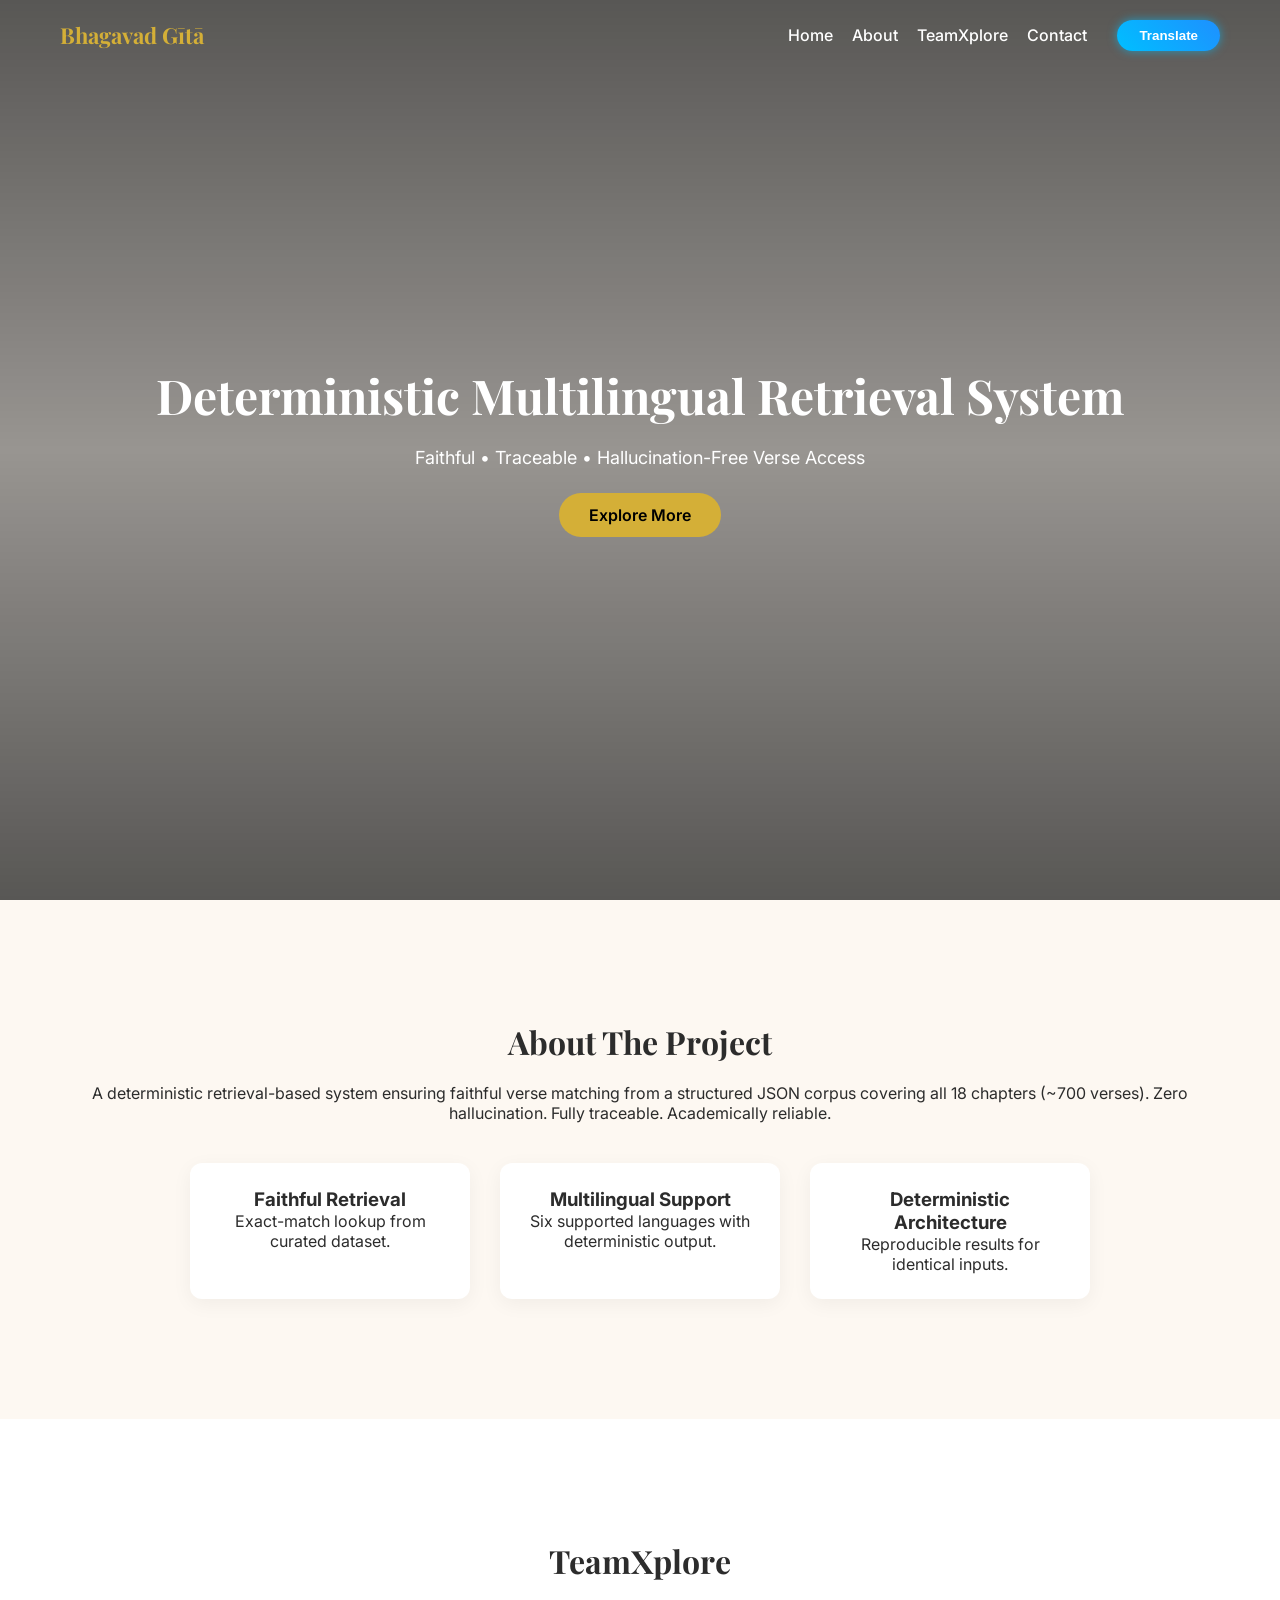
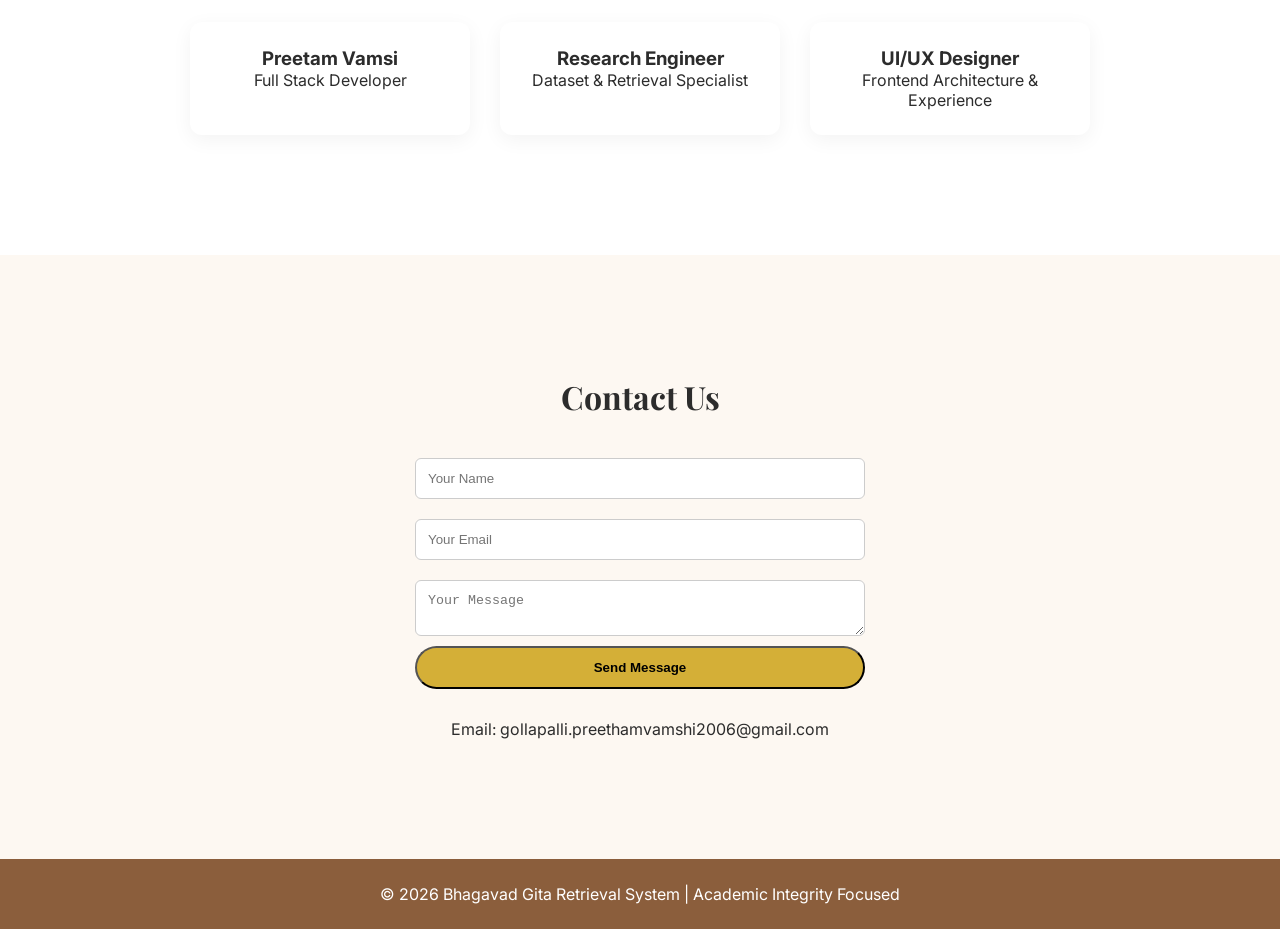
==== DASHBOARD/index.html @ d9be3c1a "frontend changes" ====
<!DOCTYPE html>
<html lang="en">
<head>
  <meta charset="UTF-8">
  <title>Bhagavad Gita Retrieval System</title>
  <meta name="viewport" content="width=device-width, initial-scale=1.0">

  <!-- Fonts -->
  <link href="https://fonts.googleapis.com/css2?family=Playfair+Display:wght@600;700&family=Inter:wght@300;400;500;600&display=swap" rel="stylesheet">

  <link rel="stylesheet" href="style.css">
</head>
<body>

<!-- ================= NAVBAR ================= -->
<header class="navbar">
  <div class="container nav-content">

    <div class="logo">Bhagavad Gītā</div>

    <div class="right-section">

      <nav>
        <a href="#home">Home</a>
        <a href="#about">About</a>
        <a href="#team">TeamXplore</a>
        <a href="#contact">Contact</a>
      </nav>

      <button class="glow-btn">Translate</button>

    </div>
  </div>
</header>


<!-- ================= HERO ================= -->
<section id="home" class="hero">

  <video autoplay muted loop playsinline class="hero-video">
    <source src="hero.mp4" type="video/mp4">
  </video>

  <div class="hero-overlay">
    <h1>Deterministic Multilingual Retrieval System</h1>
    <p>Faithful • Traceable • Hallucination-Free Verse Access</p>
    <a href="#about" class="btn">Explore More</a>
  </div>

</section>


<!-- ================= ABOUT ================= -->
<section id="about" class="section">
  <div class="container">
    <h2>About The Project</h2>
    <p>
      A deterministic retrieval-based system ensuring faithful verse matching
      from a structured JSON corpus covering all 18 chapters (~700 verses).
      Zero hallucination. Fully traceable. Academically reliable.
    </p>

    <div class="features">
      <div class="card">
        <h3>Faithful Retrieval</h3>
        <p>Exact-match lookup from curated dataset.</p>
      </div>

      <div class="card">
        <h3>Multilingual Support</h3>
        <p>Six supported languages with deterministic output.</p>
      </div>

      <div class="card">
        <h3>Deterministic Architecture</h3>
        <p>Reproducible results for identical inputs.</p>
      </div>
    </div>
  </div>
</section>


<!-- ================= TEAM ================= -->
<section id="team" class="section alt">
  <div class="container">
    <h2>TeamXplore</h2>

    <div class="team-grid">
      <div class="team-card">
        <h3>Preetam Vamsi</h3>
        <p>Full Stack Developer</p>
      </div>

      <div class="team-card">
        <h3>Research Engineer</h3>
        <p>Dataset & Retrieval Specialist</p>
      </div>

      <div class="team-card">
        <h3>UI/UX Designer</h3>
        <p>Frontend Architecture & Experience</p>
      </div>
    </div>
  </div>
</section>


<!-- ================= CONTACT ================= -->
<section id="contact" class="section">
  <div class="container">
    <h2>Contact Us</h2>

    <form action="https://formsubmit.co/gollapalli.preethamvamshi2006@gmail.com" method="POST" class="contact-form">

  <input type="text" name="name" placeholder="Your Name" required>
  <input type="email" name="email" placeholder="Your Email" required>
  <textarea name="message" placeholder="Your Message" required></textarea>

  <!-- Prevent Spam -->
  <input type="hidden" name="_captcha" value="false">

  <button type="submit" class="btn">Send Message</button>

</form>


    <p class="contact-email">
      Email: gollapalli.preethamvamshi2006@gmail.com
    </p>
  </div>
</section>


<footer class="footer">
  <p>© 2026 Bhagavad Gita Retrieval System | Academic Integrity Focused</p>
</footer>


<script>
window.addEventListener("scroll", function() {
  const nav = document.querySelector(".navbar");
  if (window.scrollY > 50) {
    nav.classList.add("scrolled");
  } else {
    nav.classList.remove("scrolled");
  }
});
</script>

</body>
</html>
---- DASHBOARD/style.css ----
/* ===== RESET ===== */
* {
  margin: 0;
  padding: 0;
  box-sizing: border-box;
}

html {
  scroll-behavior: smooth;
}

body {
  font-family: 'Inter', sans-serif;
  background: #FDF8F2;
  color: #2C2C2C;
}

/* ===== CONTAINER ===== */
.container {
  max-width: 1200px;
  margin: auto;
  padding: 0 20px;
}

/* ===== NAVBAR ===== */
.navbar {
  position: fixed;
  width: 100%;
  top: 0;
  z-index: 1000;
  background: transparent;
  transition: 0.3s ease;
}

.navbar.scrolled {
  background: white;
  box-shadow: 0 2px 12px rgba(0,0,0,0.08);
}

.nav-content {
  display: flex;
  justify-content: space-between;
  align-items: center;
  height: 70px;
}

.logo {
  font-family: 'Playfair Display', serif;
  font-size: 22px;
  color: #D4AF37;
  font-weight: 700;
}

.right-section {
  display: flex;
  align-items: center;
  gap: 15px;
}

.navbar nav a {
  text-decoration: none;
  color: white;
  font-weight: 500;
  margin-right: 15px;
  transition: 0.3s;
}

.navbar.scrolled nav a {
  color: #8B5E3C;
}

.navbar nav a:hover {
  color: #D4AF37;
}

/* ===== PREMIUM BUTTONS ===== */

/* Wireshark Style Outline Button */
.outline-btn {
  padding: 8px 20px;
  border-radius: 30px;
  background: transparent;
  color: #00bfff;
  font-weight: 500;
  cursor: pointer;
  border: 2px solid #00bfff;
  transition: 0.3s ease;
}

.outline-btn:hover {
  background: #00bfff;
  color: black;
  box-shadow: 0 0 15px #00bfff;
}

/* Gradient Glow Button */
.glow-btn {
  padding: 8px 22px;
  border-radius: 30px;
  border: none;
  background: linear-gradient(45deg, #00bfff, #1e90ff);
  color: white;
  font-weight: 600;
  cursor: pointer;
  transition: 0.3s ease;
  box-shadow: 0 0 10px rgba(0,191,255,0.6);
}

.glow-btn:hover {
  transform: translateY(-2px);
  box-shadow: 0 0 20px rgba(0,191,255,0.9);
}

/* ===== HERO ===== */
.hero {
  position: relative;
  width: 100%;
  height: 100vh;
  overflow: hidden;
}

.hero-video {
  position: fixed;
  top: 0;
  left: 0;
  width: 100vw;
  height: 100vh;
  object-fit: cover;
  z-index: -1;
}

.hero-overlay {
  position: relative;
  z-index: 2;
  height: 100vh;
  display: flex;
  flex-direction: column;
  justify-content: center;
  align-items: center;
  text-align: center;
  background: linear-gradient(
    to bottom,
    rgba(0,0,0,0.65),
    rgba(0,0,0,0.4),
    rgba(0,0,0,0.65)
  );
  color: white;
  padding: 20px;
}

.hero-overlay h1 {
  font-family: 'Playfair Display', serif;
  font-size: 48px;
  margin-bottom: 20px;
}

.hero-overlay p {
  font-size: 18px;
  margin-bottom: 25px;
}

.btn {
  display: inline-block;
  padding: 12px 30px;
  background: #D4AF37;
  color: black;
  border-radius: 30px;
  text-decoration: none;
  font-weight: 600;
  transition: 0.3s;
}

.btn:hover {
  background: #b9972e;
}

/* ===== SECTIONS ===== */
.section {
  padding: 120px 0;
  background: #FDF8F2;
  text-align: center;
}

.section h2 {
  font-family: 'Playfair Display', serif;
  margin-bottom: 20px;
  font-size: 32px;
}

.alt {
  background: white;
}

/* ===== CARDS ===== */
.features,
.team-grid {
  margin-top: 40px;
  display: flex;
  justify-content: center;
  gap: 30px;
  flex-wrap: wrap;
}

.card,
.team-card {
  background: white;
  padding: 25px;
  width: 280px;
  border-radius: 12px;
  box-shadow: 0 5px 20px rgba(0,0,0,0.05);
  transition: 0.3s;
}

.card:hover,
.team-card:hover {
  transform: translateY(-6px);
}

/* ===== CONTACT ===== */
.contact-form {
  max-width: 450px;
  margin: 30px auto;
  display: flex;
  flex-direction: column;
}

.contact-form input,
.contact-form textarea {
  margin: 10px 0;
  padding: 12px;
  border-radius: 6px;
  border: 1px solid #ccc;
}

.footer {
  text-align: center;
  padding: 25px;
  background: #8B5E3C;
  color: white;
}
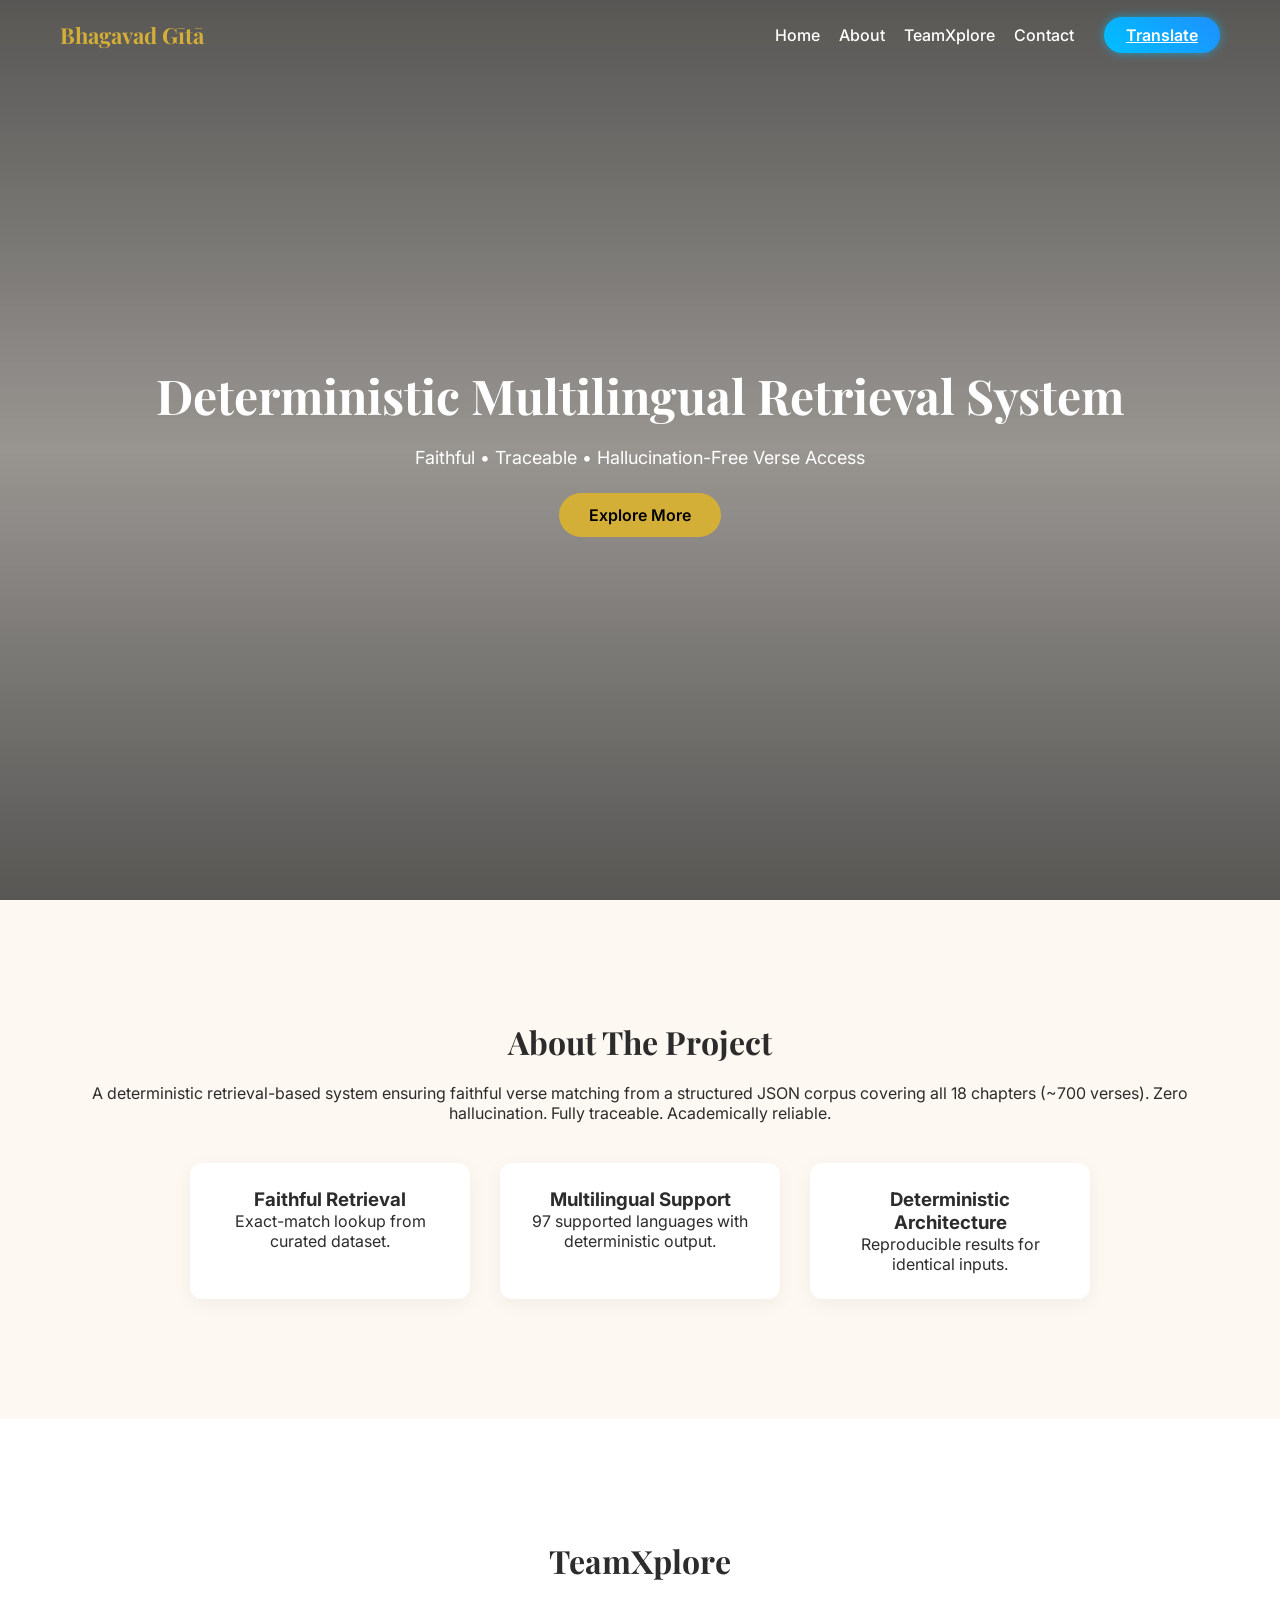
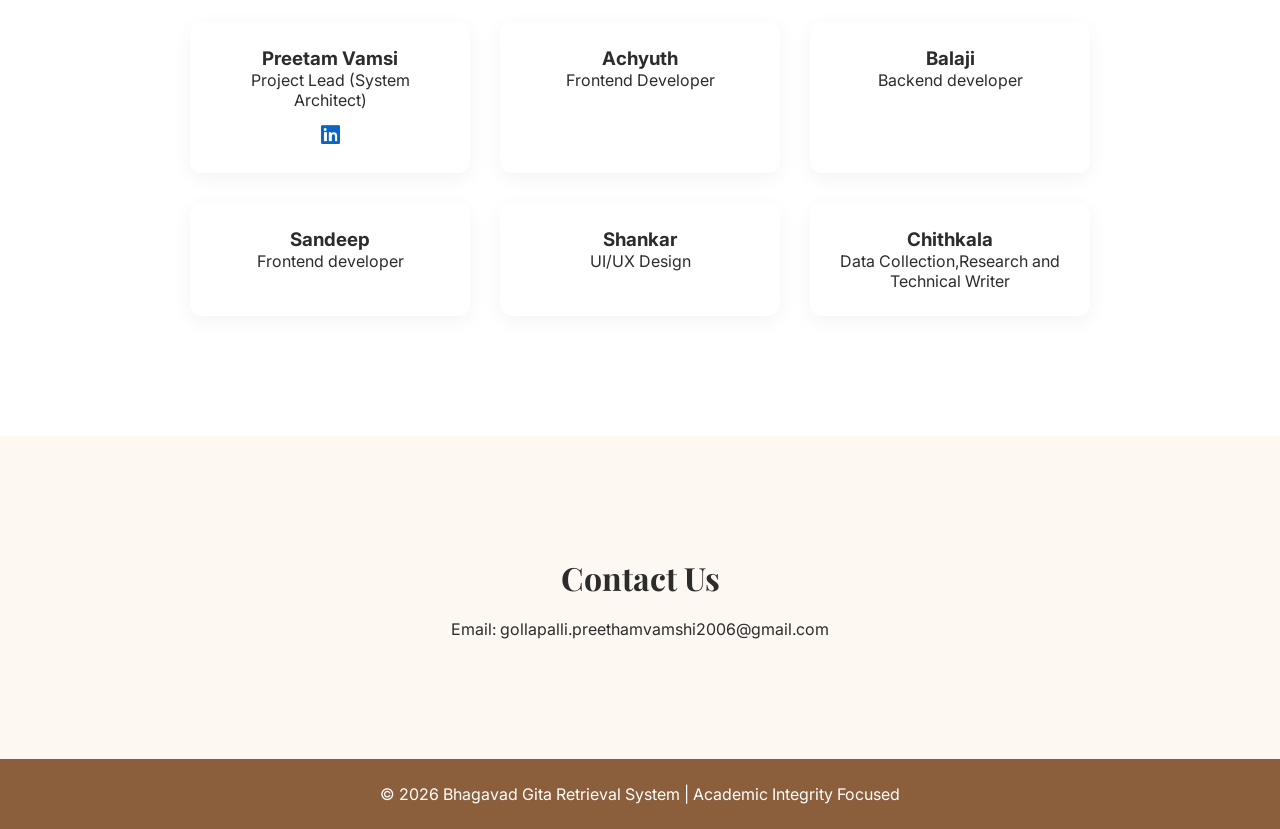
==== commit 3f88ff50: "Linked icons in index.html" ====
--- a/DASHBOARD/index.html
+++ b/DASHBOARD/index.html
@@ -7,7 +7,7 @@
 
   <!-- Fonts -->
   <link href="https://fonts.googleapis.com/css2?family=Playfair+Display:wght@600;700&family=Inter:wght@300;400;500;600&display=swap" rel="stylesheet">
-
+  <link rel="stylesheet" href="https://cdnjs.cloudflare.com/ajax/libs/font-awesome/6.5.0/css/all.min.css">
   <link rel="stylesheet" href="style.css">
 </head>
 <body>
@@ -27,7 +27,7 @@
         <a href="#contact">Contact</a>
       </nav>
 
-      <button class="glow-btn">Translate</button>
+      <a href="../frontend/BV/translation.html" target="_self" class="glow-btn">Translate</a>
 
     </div>
   </div>
@@ -68,7 +68,7 @@
 
       <div class="card">
         <h3>Multilingual Support</h3>
-        <p>Six supported languages with deterministic output.</p>
+        <p>97 supported languages with deterministic output.</p>
       </div>
 
       <div class="card">
@@ -88,17 +88,36 @@
     <div class="team-grid">
       <div class="team-card">
         <h3>Preetam Vamsi</h3>
-        <p>Full Stack Developer</p>
+        <p>Project Lead (System Architect)</p>
+
+        <a href="https://www.linkedin.com/in/gollapalli-preetam-vamsi"
+          target="_self"
+          class="linkedin-icon">
+          <i class="fab fa-linkedin"></i>
+         </a>
       </div>
 
       <div class="team-card">
-        <h3>Research Engineer</h3>
-        <p>Dataset & Retrieval Specialist</p>
+        <h3>Achyuth</h3>
+        <p>Frontend Developer</p>
       </div>
 
       <div class="team-card">
-        <h3>UI/UX Designer</h3>
-        <p>Frontend Architecture & Experience</p>
+        <h3>Balaji</h3>
+        <p>Backend developer</p>
+      </div>
+       <div class="team-card">
+        <h3>Sandeep</h3>
+        <p>Frontend developer</p>
+      </div>
+
+      <div class="team-card">
+        <h3>Shankar</h3>
+        <p>UI/UX Design</p>
+      </div>
+      <div class="team-card">
+        <h3>Chithkala</h3>
+        <p>Data Collection,Research and Technical Writer</p>
       </div>
     </div>
   </div>
@@ -110,18 +129,7 @@
   <div class="container">
     <h2>Contact Us</h2>
 
-    <form action="https://formsubmit.co/gollapalli.preethamvamshi2006@gmail.com" method="POST" class="contact-form">
-
-  <input type="text" name="name" placeholder="Your Name" required>
-  <input type="email" name="email" placeholder="Your Email" required>
-  <textarea name="message" placeholder="Your Message" required></textarea>
-
-  <!-- Prevent Spam -->
-  <input type="hidden" name="_captcha" value="false">
-
-  <button type="submit" class="btn">Send Message</button>
-
-</form>
+    
 
 
     <p class="contact-email">
--- a/DASHBOARD/style.css
+++ b/DASHBOARD/style.css
@@ -238,3 +238,15 @@
   background: #8B5E3C;
   color: white;
 }
+.linkedin-icon {
+  display: inline-block;
+  margin-top: 12px;
+  font-size: 22px;
+  color: #0A66C2;
+  transition: 0.3s ease;
+}
+
+.linkedin-icon:hover {
+  transform: scale(1.2);
+  color: #004182;
+}
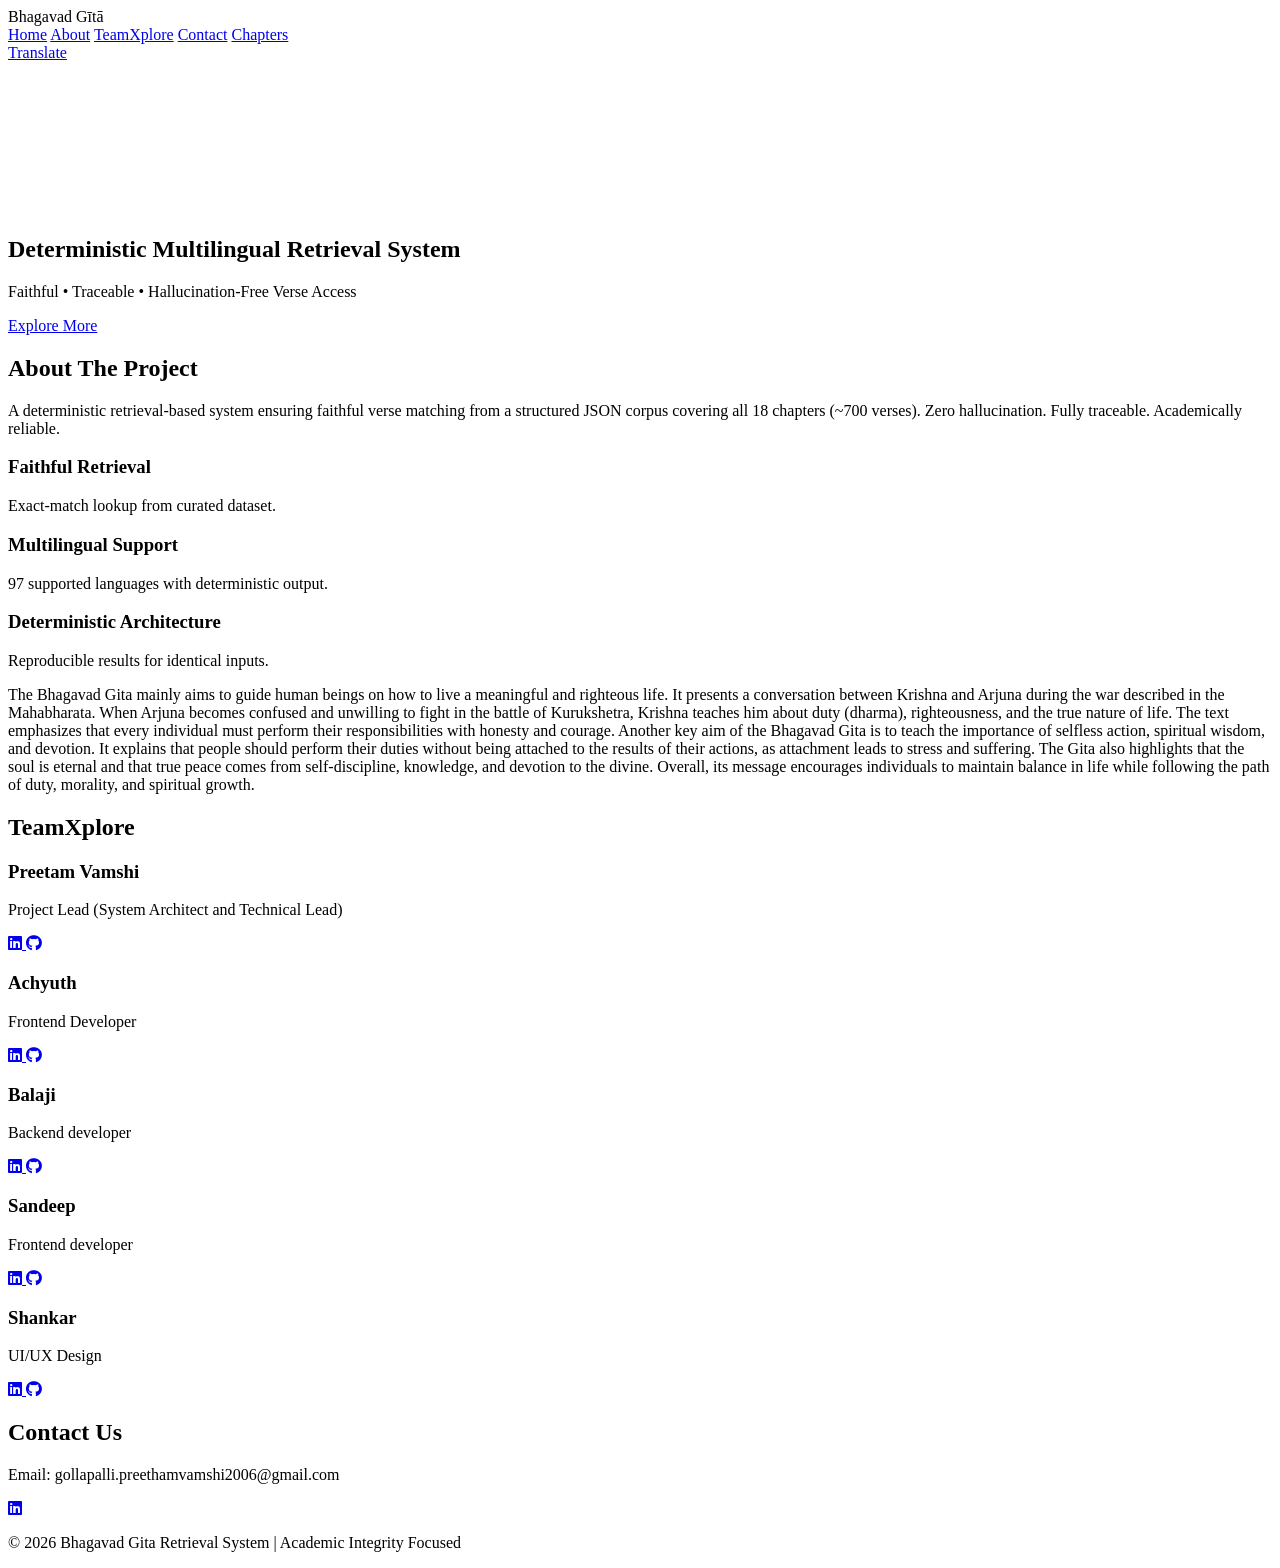
==== commit 848b4659: "Backend is deployed and push to new repo for frontend deployment" ====
--- a/DASHBOARD/index.html
+++ b/DASHBOARD/index.html
@@ -25,6 +25,7 @@
         <a href="#about">About</a>
         <a href="#team">TeamXplore</a>
         <a href="#contact">Contact</a>
+        <a href="../frontend/BV/chapters.html" target="_self">Chapters </a>
       </nav>
 
       <a href="../frontend/BV/translation.html" target="_self" class="glow-btn">Translate</a>
@@ -75,6 +76,11 @@
         <h3>Deterministic Architecture</h3>
         <p>Reproducible results for identical inputs.</p>
       </div>
+        
+      
+      <p> The Bhagavad Gita mainly aims to guide human beings on how to live a meaningful and righteous life. It presents a conversation between Krishna and Arjuna during the war described in the Mahabharata. When Arjuna becomes confused and unwilling to fight in the battle of Kurukshetra, Krishna teaches him about duty (dharma), righteousness, and the true nature of life. The text emphasizes that every individual must perform their responsibilities with honesty and courage.
+
+Another key aim of the Bhagavad Gita is to teach the importance of selfless action, spiritual wisdom, and devotion. It explains that people should perform their duties without being attached to the results of their actions, as attachment leads to stress and suffering. The Gita also highlights that the soul is eternal and that true peace comes from self-discipline, knowledge, and devotion to the divine. Overall, its message encourages individuals to maintain balance in life while following the path of duty, morality, and spiritual growth.</p>
     </div>
   </div>
 </section>
@@ -87,38 +93,81 @@
 
     <div class="team-grid">
       <div class="team-card">
-        <h3>Preetam Vamsi</h3>
-        <p>Project Lead (System Architect)</p>
+        <h3>Preetam Vamshi</h3>
+        <p>Project Lead (System Architect and Technical Lead)</p>
 
         <a href="https://www.linkedin.com/in/gollapalli-preetam-vamsi"
           target="_self"
-          class="linkedin-icon">
-          <i class="fab fa-linkedin"></i>
+          rel="noopener noreferrer"
+
+          class="linkedin-icon">
+          <i class="fab fa-linkedin"></i>
+         </a>
+        <a href="https://github.com/Preetam-Vamsi-2006" target="_self" class="github-icon">
+         <i class="fab fa-github"></i>
          </a>
       </div>
 
       <div class="team-card">
         <h3>Achyuth</h3>
         <p>Frontend Developer</p>
+           <a href="https://www.linkedin.com/in/achyuthparisha"
+          target="_self"
+          rel="noopener noreferrer"
+
+          class="linkedin-icon">
+          <i class="fab fa-linkedin"></i>
+         </a>
+        <a href="https://github.com/Achyuth69" target="_self" class="github-icon">
+         <i class="fab fa-github"></i>
+         </a>
       </div>
 
       <div class="team-card">
         <h3>Balaji</h3>
         <p>Backend developer</p>
+
+          <a href="https://www.linkedin.com/in/rupaji-balaji-597aa5293/"
+          target="_self"
+          rel="noopener noreferrer"
+
+          class="linkedin-icon">
+          <i class="fab fa-linkedin"></i>
+         </a>
+        <a href="https://github.com/RupajiBalaji" target="_self" class="github-icon">
+         <i class="fab fa-github"></i>
+         </a>
       </div>
        <div class="team-card">
         <h3>Sandeep</h3>
         <p>Frontend developer</p>
+           <a href="https://www.linkedin.com/in/pshalemsandeep/"
+          target="_self"
+          rel="noopener noreferrer"
+
+          class="linkedin-icon">
+          <i class="fab fa-linkedin"></i>
+         </a>
+        <a href="https://github.com/P-Shalem-Sandeep-Babu" target="_self" class="github-icon">
+         <i class="fab fa-github"></i>
+         </a>
       </div>
 
       <div class="team-card">
         <h3>Shankar</h3>
         <p>UI/UX Design</p>
-      </div>
-      <div class="team-card">
-        <h3>Chithkala</h3>
-        <p>Data Collection,Research and Technical Writer</p>
-      </div>
+           <a href="https://www.linkedin.com/in/ashankarsrivathsa/"
+          target="_self"
+          rel="noopener noreferrer"
+
+          class="linkedin-icon">
+          <i class="fab fa-linkedin"></i>
+         </a>
+         <a href="https://github.com/ShankarSrivathsa" target="_self" class="github-icon">
+         <i class="fab fa-github"></i>
+         </a>
+      </div>
+      
     </div>
   </div>
 </section>
@@ -128,13 +177,19 @@
 <section id="contact" class="section">
   <div class="container">
     <h2>Contact Us</h2>
-
-    
-
-
     <p class="contact-email">
       Email: gollapalli.preethamvamshi2006@gmail.com
     </p>
+       <div class="contact-social">
+
+      <a href="https://www.linkedin.com/in/gollapalli-preetam-vamsi"
+         target="_self">
+        <i class="fab fa-linkedin"></i>
+      </a>
+
+      
+
+    </div>
   </div>
 </section>
 
